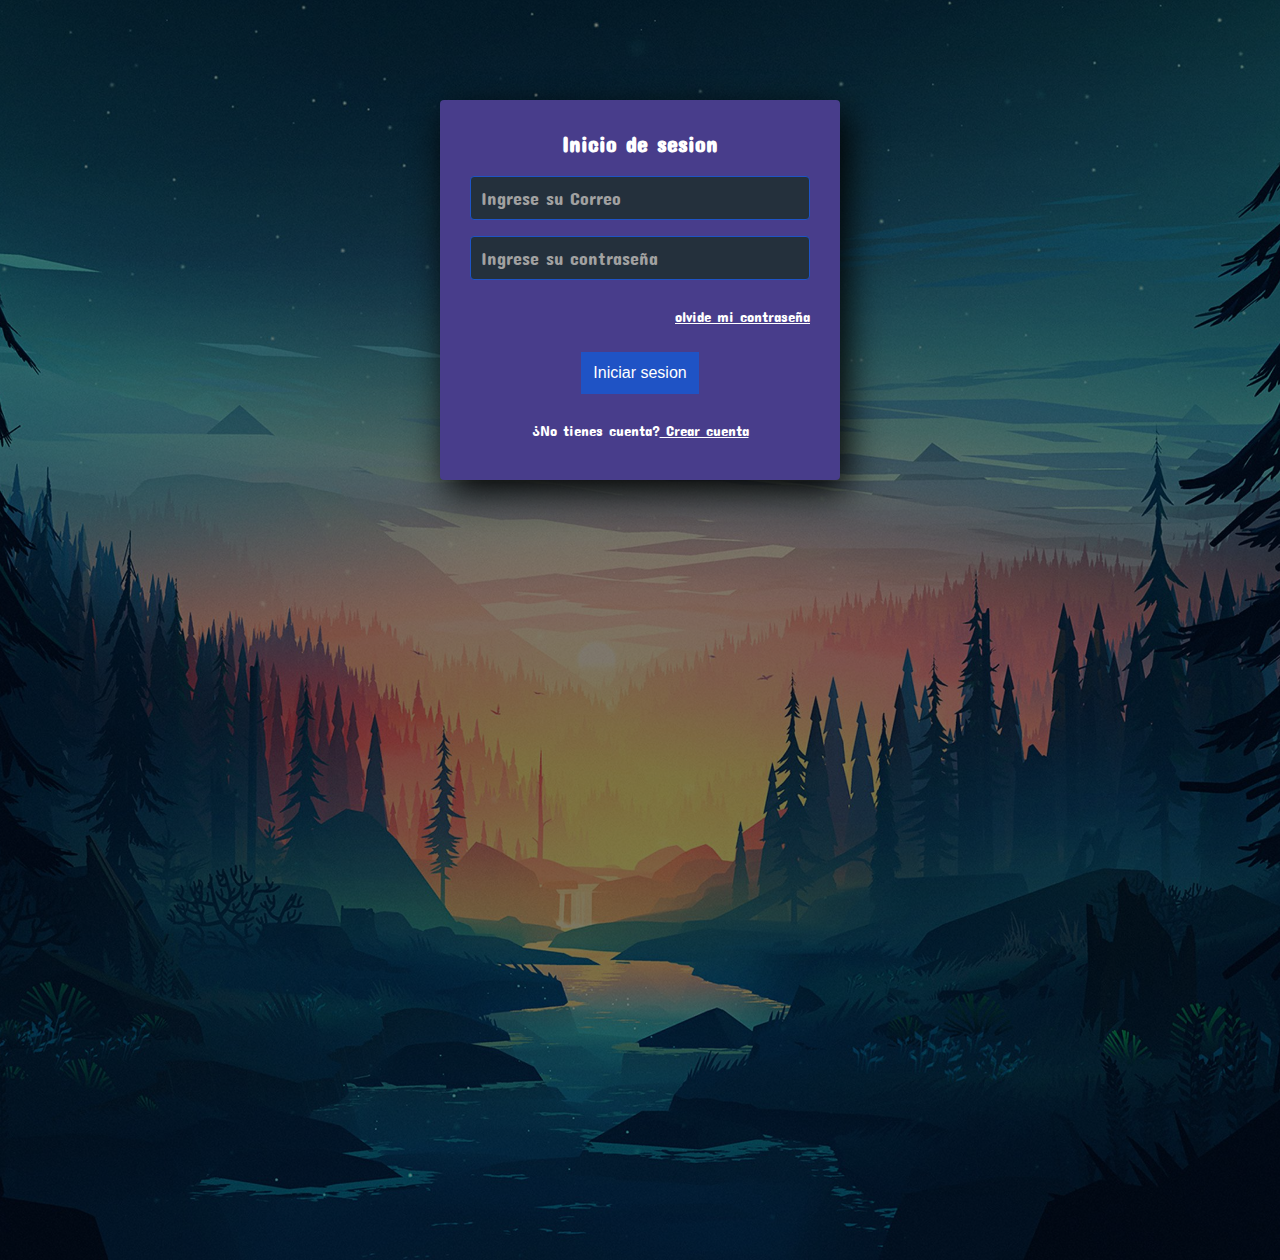
==== login.html @ 3bec08db "incorporacion del login a la pagina y breves cambios en registro" ====
<!DOCTYPE html>
<html lang="es">
<head>
    <meta charset="UTF-8">
    <meta http-equiv="X-UA-Compatible" content="IE=edge">
    <meta name="viewport" content="width=device-width, initial-scale=1.0">
    <link rel="icon" type="image/png" href="/assets/img/favicon.png" sizes="64x64">
    <title>Top Games | Venta de juegos digitales</title>

    <link rel="stylesheet" href="assets/css/main.css"/>
    <link rel="stylesheet" href="https://cdnjs.cloudflare.com/ajax/libs/font-awesome/5.15.3/css/all.min.css" 
        integrity="sha512-iBBXm8fW90+nuLcSKlbmrPcLa0OT92xO1BIsZ+ywDWZCvqsWgccV3gFoRBv0z+8dLJgyAHIhR35VZc2oM/gI1w==" 
        crossorigin="anonymous" />
</head>
<body>
    <div id="fondo"></div>
    <div class="contenedor-principal">
    <section class="login">
        <h4>Inicio de sesion</h4>
        <input class="contrologin" type="email" name="correo" id="correo" placeholder="Ingrese su Correo">
        <input class="contrologin" type="password" name="correo" id="correo" placeholder="Ingrese su contraseña">
        <p><a href= "#">olvide mi contraseña</a></p>
        <input class="botonreg" type="submit" value="Iniciar sesion">
        <p id="centro">¿No tienes cuenta?<a href="register.html"> Crear cuenta</a></p>
    </section>
</div>
</body>
</html>
---- assets/css/main.css ----
@import url('https://fonts.googleapis.com/css2?family=Concert+One&display=swap');
    *{
        margin: 0;
        padding: 0;
        box-sizing: border-box;
    }
    /*Cuerpo principal*/
    body{
        cursor:url('../img/cursor.png'), auto;
        font-family: 'Concert One', sans-serif;
    }
    #fondo{
        position: absolute;
        width: 100%;
        height: 140vh;
        background: url('../img/fondo.jpg');
        background-size: cover;
        background-position: center;
        background-repeat: no-repeat;
        z-index: 1;
    }
    #fondo:before {
        content:'';
        position: absolute;
        top: 0;
        bottom: 0;
        left: 0;
        right: 0;
        background-color: rgba(0,0,0,0.5);
    }
    .contenedor-principal{
        position: absolute;
        width: 100%;
        height: 100vh;
        z-index: 10;
    }
    .encabezado{
        width: 100%;
        height: 70px;
    }
    .container{
        width: 90%;
        max-width: 1200px;
        height: 100%;
        margin: 0 auto;
        display: flex;
        align-items: center;
        justify-content: space-between;
    }
    .logo{
        display: flex;
        align-items: center;
        justify-content: space-between;
        height: 40px;
    }

    .logo i {
        color: white;
        font-size: 24px;
    }

    i,a, button{
        cursor:url('../img/mano.png'), pointer;
    }

    .logo h1{
        color: #fff;
        font-weight: 400;
        font-size: 32px;
        margin-left: 20px;
        text-transform: uppercase;
        letter-spacing: 2px;
        margin-bottom: 4px;
    }
    .container .menu{
        float: right;
        line-height: 70px;
    }
    .container .menu a{
        display: inline-block;
        padding: 15px 10px;
        line-height: normal;
        text-decoration: none;
        color: #fff;
        transition: all 0.3s ease;
        border-bottom: 2px solid transparent;
        font-size: 20px;
    }
    .container .menu a:hover{
        border-bottom: 2px solid #c7c7c7;
        padding: 5px 10px;
    }
    /*Buscador*/
    .barra-busqueda{
        width: 500px;
        height: 32px;
        padding: 0 15px;
        border:none;
        border-radius: 50px;
        outline:none;
        background-color: rgba(255,255,255,.2);
        color:white;
    }
    ::-webkit-input-placeholder{
        color: #a1a1a1;
    }

    .btn-busqueda{
        position: relative;
        left: -40px;
        width: 40px;
        height: 40px;
        border: none;
        border-radius: 50%;
        outline:none;
    }

    /*Menu Lateral*/

    .cuerpo-menu{
        position: absolute;
        background: rgba(0,0,0,0.5);
        width: 100%;
        height: 100vh;
        top: 0;
        left: 0;
        opacity: 0;
        visibility: hidden;
        transition: all .5s ease;
    }
    .mostrar{
        opacity: 1;
        visibility: visible;
    }
    .contenido-menu{
        width: 100%;
        max-width: 250px;
        background: #1c1c1c;
        height: 120vh;
        position: relative;
        transition: all 500ms ease;
    }
    .titulo-menu{
        display: flex;
        justify-content: space-around;
        align-items: center;
        width: 100%;
        height: 60px;
        color: white;
        letter-spacing: 2px;
    }
    .titulo-menu h3{
        font-size: 24px;
    }
    .titulo-menu i{
        font-size: 16px;
    }
    .contenido-menu nav a{
        display: block;
        text-decoration: none;
        padding: 20px 20px 20px 50px;
        color: #c7c7c7;
        border-left: 5px solid transparent;
        transition: all 400ms ease;
    }
    .contenido-menu nav a:hover{
        border-left: 5px solid #c7c7c7;
        background: #1f1f1f;
    }
  
    /* Contenido principal */

    main.contenedor{
        width: 90%;
        max-width: 1200px;
        margin: 50px auto 0 auto;
    }
    .imagen-principal{
        background-image: url('/assets/img/game1.webp');
        background-size: cover;
        background-position: center bottom;
        width: 100%;
        height: 500px;
        display: flex;
        flex-direction: column;
        justify-content: flex-end;
        color:white;
        border-radius: 30px;
        padding: 50px;
        font-weight: 100;
        box-shadow: 0 5px 20px rgba(255, 255, 255, .2);
    }
    .imagen-principal h1{
        font-size: 56px;
    }
    .imagen-principal p{
        font-size: 24px;
    }
    .imagen-juego1{
        margin-top: 20px;
        background-image: url('/assets/img/game2.png');
        width: 48%;
        height: 300px;
        color: white;
        padding: 50px;
        border-radius: 30px;
        display: flex;
        flex-direction: column;
        justify-content: flex-end;

    }
    .imagen-juego1 h3{
        font-size: 40px;
    }
    .imagen-juego1 p{
        font-size: 16px;
        
    }
    .imagen-juego2{
        margin-top: -297px;
        margin-left: auto;
        background-image: url('/assets/img/game3.png');
        width: 48%;
        height: 300px;
        border-radius: 30px;
        color: white;
        padding: 50px;
        display: flex;
        flex-direction: column;
        justify-content: flex-end;
    }
    .imagen-juego2 h3{
        font-size: 35px;
    }
    .btn-precio{
        width: 100%;
        height: 100px;
        display: flex;
        justify-content: space-between;
        align-items: center;
        /* margin-top: 30px; */
    }
    .btn-precio button{
        width: 200px;
        height: 60px;
        border:none;
        border-radius: 50px;
        background-color: #fc2153;
        color: white;
        text-transform: uppercase;
        font-size: 20px;
        font-weight: 100;
        font-family: 'Concert One', sans-serif;
        box-shadow: 1px 1px 5px rgba(0, 0, 0, .5);
    }
    .btn-precio h3{
        font-size: 54px;
        font-weight: 100;
    }

    /*Estilo registro*/

    .registro{
        width: 400px;
        background-color: darkslateblue;
        padding: 30px;
        margin: auto;
        margin-top: 100px;
        border-radius: 4px;
        font-family: 'concert one', sans-serif;
        color:white;
        box-shadow: 7px 13px 37px #000;
    }
    .registro h4{
        font-size: 22px;
        margin-bottom: 20px;
    }
    .controreg {
        width: 100%;
        background:#24303c;
        padding: 10px;
        border-radius: 4px;
        margin-bottom: 16px;
        border: 1px solid #1f53c5;
        font-family: 'concert one', sans-serif;
        font-size: 18px;
        color:white;
    }
    .registro p{
        height: 40px;
        text-align: center;
        font-size: 15px;
        line-height: 40px;
    }
    .registro a{
        color: white;
    }
    .registro a:hover{
        color: #000;
        text-decoration: underline;
    }
    .registro .botonreg {
        display: block;
        width: 100;
        background: #1f53c5;
        border: none;
        padding: 12px;
        color: white;
        margin: 16px 0;
        font-size: 16px;
        margin-left: auto;
        margin-right: auto;
    }

    /*Estilo login*/

    .login{
        width: 400px;
        background-color: darkslateblue;
        padding: 30px;
        margin: auto;
        margin-top: 100px;
        border-radius: 4px;
        font-family: 'concert one', sans-serif;
        color:white;
        box-shadow: 7px 13px 37px #000;
    }
    .login h4{
        text-align: center;
        font-size: 22px;
        margin-bottom: 20px;
    }
    .contrologin {
        width: 100%;
        background:#24303c;
        padding: 10px;
        border-radius: 4px;
        margin-bottom: 16px;
        border: 1px solid #1f53c5;
        font-family: 'concert one', sans-serif;
        font-size: 18px;
        color:white;
    }
    .login p{
        height: 40px;
        text-align: right;
        font-size: 15px;
        line-height: 40px;
    }
    #centro{
        height: 40px;
        text-align: center;
        font-size: 15px;
        line-height: 40px;
    }
    .login a{
        color: white;
    }
    .login a:hover{
        color: #000;
        text-decoration: underline;
    }
    .login .botonreg {
        display: block;
        width: 100;
        background: #1f53c5;
        border: none;
        padding: 12px;
        color: white;
        margin: 16px 0;
        font-size: 16px;
        margin-left: auto;
        margin-right: auto;
    }
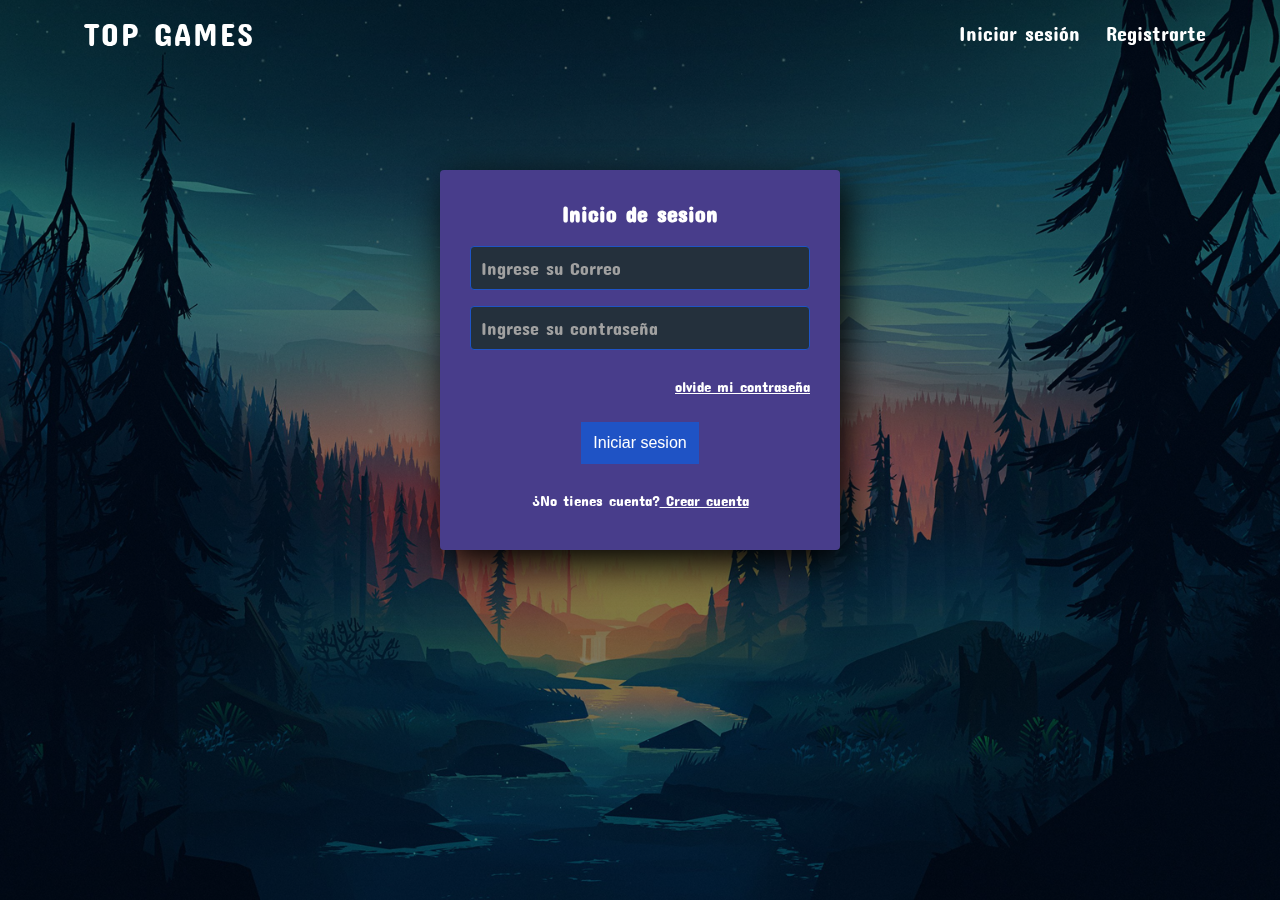
==== commit e9c7d62a: "se agregaron juegos a la pagina principal y se modifico el estilo del menu lateral" ====
--- a/login.html
+++ b/login.html
@@ -15,14 +15,29 @@
 <body>
     <div id="fondo"></div>
     <div class="contenedor-principal">
-    <section class="login">
-        <h4>Inicio de sesion</h4>
-        <input class="contrologin" type="email" name="correo" id="correo" placeholder="Ingrese su Correo">
-        <input class="contrologin" type="password" name="correo" id="correo" placeholder="Ingrese su contraseña">
-        <p><a href= "#">olvide mi contraseña</a></p>
-        <input class="botonreg" type="submit" value="Iniciar sesion">
-        <p id="centro">¿No tienes cuenta?<a href="register.html"> Crear cuenta</a></p>
-    </section>
-</div>
+        <header class= "encabezado">
+            <div class = "container">
+
+                <div class = "logo">
+                    <a href="index.html" class="texto-logo"><h1>Top Games</h1></a>
+                </div>
+
+                <nav class= "menu">
+                    <a href= "login.html"> Iniciar sesión </a>
+                    <a href= "register.html"> Registrarte </a>
+                </nav>
+            </div>
+        </header>
+
+        <section class="login">
+            <h4>Inicio de sesion</h4>
+            <input class="contrologin" type="email" name="correo" id="correo" placeholder="Ingrese su Correo">
+            <input class="contrologin" type="password" name="correo" id="correo" placeholder="Ingrese su contraseña">
+            <p><a href= "recover.html">olvide mi contraseña</a></p>
+            <input class="botonreg" type="submit" value="Iniciar sesion">
+            <p id="centro">¿No tienes cuenta?<a href="register.html"> Crear cuenta</a></p>
+            
+        </section>
+    </div>
 </body>
 </html>--- a/assets/css/main.css
+++ b/assets/css/main.css
@@ -10,9 +10,9 @@
         font-family: 'Concert One', sans-serif;
     }
     #fondo{
-        position: absolute;
-        width: 100%;
-        height: 140vh;
+        position: fixed;
+        width: 100%;
+        height: 100vh;
         background: url('../img/fondo.jpg');
         background-size: cover;
         background-position: center;
@@ -52,6 +52,9 @@
         align-items: center;
         justify-content: space-between;
         height: 40px;
+    }
+    .logo .texto-logo{
+        text-decoration: none;
     }
 
     .logo i {
@@ -135,7 +138,7 @@
     .contenido-menu{
         width: 100%;
         max-width: 250px;
-        background: #1c1c1c;
+        background: rgb(1, 60, 71);
         height: 120vh;
         position: relative;
         transition: all 500ms ease;
@@ -165,7 +168,7 @@
     }
     .contenido-menu nav a:hover{
         border-left: 5px solid #c7c7c7;
-        background: #1f1f1f;
+        background: rgba(255 , 255, 255,.1);
     }
   
     /* Contenido principal */
@@ -189,6 +192,7 @@
         padding: 50px;
         font-weight: 100;
         box-shadow: 0 5px 20px rgba(255, 255, 255, .2);
+        margin-bottom: 50px;
     }
     .imagen-principal h1{
         font-size: 56px;
@@ -196,18 +200,24 @@
     .imagen-principal p{
         font-size: 24px;
     }
+    .juegos-secundarios{
+        display: flex;
+        justify-content: space-between;
+        margin-bottom: 50px;
+    }
     .imagen-juego1{
-        margin-top: 20px;
+        display: flex;
+        flex-direction: column;
+        justify-content: flex-end;
         background-image: url('/assets/img/game2.png');
+        background-size:cover;
+        background-position: top center;
         width: 48%;
         height: 300px;
         color: white;
         padding: 50px;
         border-radius: 30px;
-        display: flex;
-        flex-direction: column;
-        justify-content: flex-end;
-
+        box-shadow: 0 5px 20px rgba(255, 255, 255, .2);
     }
     .imagen-juego1 h3{
         font-size: 40px;
@@ -217,17 +227,18 @@
         
     }
     .imagen-juego2{
-        margin-top: -297px;
-        margin-left: auto;
-        background-image: url('/assets/img/game3.png');
+        display: flex;
+        flex-direction: column;
+        justify-content: flex-end;
+        background-image: url('/assets/img/game3.jpg');
+        background-size:cover;
+        background-position: top center;
         width: 48%;
         height: 300px;
         border-radius: 30px;
         color: white;
         padding: 50px;
-        display: flex;
-        flex-direction: column;
-        justify-content: flex-end;
+        box-shadow: 0 5px 20px rgba(255, 255, 255, .2);
     }
     .imagen-juego2 h3{
         font-size: 35px;
@@ -256,6 +267,85 @@
     .btn-precio h3{
         font-size: 54px;
         font-weight: 100;
+    }
+
+    .titulo-juegos{
+        display: flex;
+        flex-direction: column;
+        color:white;
+    }
+    .titulo-juegos .titulo{
+        font-size: 32px;
+        margin: 10px 0;
+    }
+
+    .top-juegos{
+        margin-top: 30px;
+        display: flex;
+        flex-wrap: wrap;
+        justify-content: center;
+    }
+
+    .top-juegos .juego{
+        width: 210px;
+        margin: 0 10px 30px 10px;
+    }
+    .top-juegos .juego:hover{
+        cursor:url('../img/mano.png'), pointer;
+    }
+    
+    .top-juegos .juego .img-juego{
+        background-image: url('../img/juego1.jpg');
+        background-position: top center;
+        background-size: 100%;
+        transition: background-size .2s ease;
+        -moz-transition: background-size .2s ease;
+        -ms-transition: background-size .2s ease;
+        -o-transition: background-size .2s ease;
+        -webkit-transition: background-size .2s ease;
+        width: 100%;
+        height: 270px;
+        border-radius: 20px;
+        margin-bottom: 10px;
+        box-shadow: 0 5px 20px rgba(255, 255, 255, .2);
+        border: 1px solid rgba(255, 255, 255, .5);
+    }
+    .top-juegos .juego:nth-child(2) .img-juego{
+        background-image: url('../img/juego2.jpg');
+        background-position: top center;
+        background-size: 100%;
+    }
+    .top-juegos .juego:nth-child(3) .img-juego{
+        background-image: url('../img/juego3.jpeg');
+        background-position: top center;
+        background-size: 100%;
+    }
+    .top-juegos .juego:nth-child(4) .img-juego{
+        background-image: url('../img/juego4.jpg');
+        background-position: top center;
+        background-size: 100%;
+    }
+    .top-juegos .juego:nth-child(5) .img-juego{
+        background-image: url('../img/juego5.jpg');
+        background-position: top center;
+        background-size: 100%;
+    }
+    .top-juegos .juego:nth-child(6) .img-juego{
+        background-image: url('../img/juego6.jpg');
+        background-position: top center;
+        background-size: 100%;
+    }
+    .top-juegos .juego:nth-child(7) .img-juego{
+        background-image: url('../img/juego7.jpg');
+        background-position: top center;
+        background-size: 100%;
+    }
+    .top-juegos .juego:hover .img-juego{
+        background-size: 105%;
+    }
+    .top-juegos .juego .juego-titulo{
+        text-align:center;
+        font-size: 24px;
     }
 
     /*Estilo registro*/
@@ -371,4 +461,53 @@
         font-size: 16px;
         margin-left: auto;
         margin-right: auto;
-    }+    }
+
+    /*Estilo Recover*/
+    .recover{
+        width: 500px;
+        background-color: rgb(28, 19, 88);
+        padding: 30px;
+        margin: auto;
+        margin-top: 100px;
+        border-radius: 4px;
+        font-family: 'concert one', sans-serif;
+        color:white;
+        box-shadow: 7px 13px 37px #000;
+    }
+    .recover h4{
+        text-align: center;
+        font-size: 22px;
+        margin-bottom: 20px;
+    }    
+    .recover .botonreg {
+        display: block;
+        width: 100;
+        background: #c51f3b;
+        border: none;
+        padding: 12px;
+        color: white;
+        margin: 16px 0;
+        font-size: 16px;
+        font-family: 'concert one', sans-serif;
+        margin-left: auto;
+        margin-right: auto;
+    }
+    .recover p{
+        margin-bottom: 20px;
+    }
+    .recover button {
+
+        display: flexbox;
+        width: 100;
+        background: #c51f3b;
+        border: none;
+        padding: 12px;
+        color: white;
+        margin: 16px 0;
+        font-size: 16px;
+        font-family: 'concert one', sans-serif;
+        margin-left: auto;
+        margin-right: auto;
+    }
+    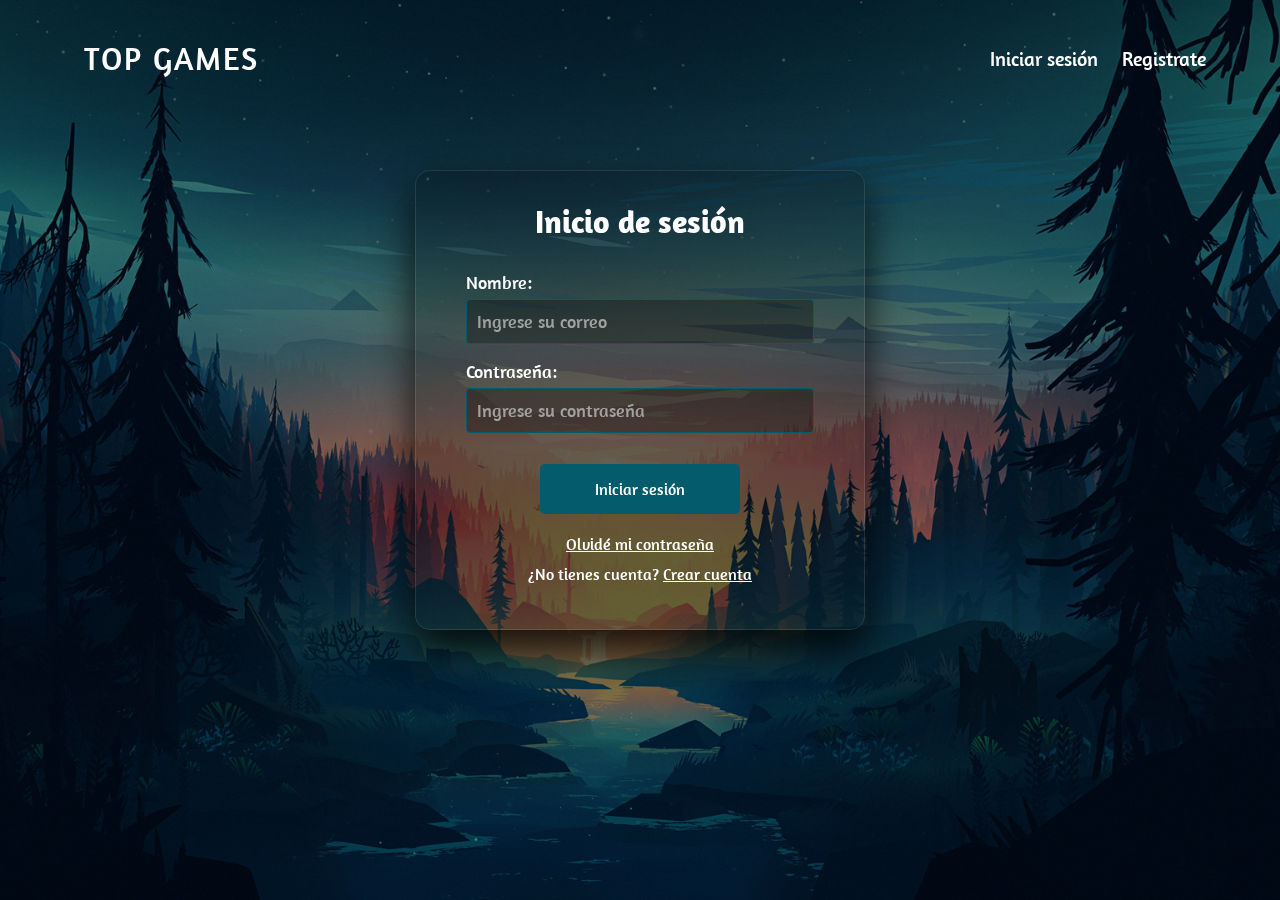
==== commit a6ba66ba: "se ajustaron estilos y pequeños cambios" ====
--- a/login.html
+++ b/login.html
@@ -24,18 +24,22 @@
 
                 <nav class= "menu">
                     <a href= "login.html"> Iniciar sesión </a>
-                    <a href= "register.html"> Registrarte </a>
+                    <a href= "register.html"> Registrate </a>
                 </nav>
             </div>
         </header>
 
         <section class="login">
-            <h4>Inicio de sesion</h4>
-            <input class="contrologin" type="email" name="correo" id="correo" placeholder="Ingrese su Correo">
-            <input class="contrologin" type="password" name="correo" id="correo" placeholder="Ingrese su contraseña">
-            <p><a href= "recover.html">olvide mi contraseña</a></p>
-            <input class="botonreg" type="submit" value="Iniciar sesion">
-            <p id="centro">¿No tienes cuenta?<a href="register.html"> Crear cuenta</a></p>
+            <h4>Inicio de sesión</h4>
+            <label for="correo">Nombre:</label>
+            <input class="contrologin" type="email" name="correo" id="correo" placeholder="Ingrese su correo">
+            <label for="password">Contraseña:</label>
+            <input class="contrologin" type="password" name="password" id="password" placeholder="Ingrese su contraseña">
+            
+            <input class="botonreg" type="submit" value="Iniciar sesión">
+
+            <p><a href= "recover.html">Olvidé mi contraseña</a></p>
+            <p id="centro">¿No tienes cuenta? <a href="register.html">Crear cuenta</a></p>
             
         </section>
     </div>
--- a/assets/css/main.css
+++ b/assets/css/main.css
@@ -1,4 +1,6 @@
-@import url('https://fonts.googleapis.com/css2?family=Concert+One&display=swap');
+@import url('https://fonts.googleapis.com/css2?family=Amaranth:wght@400;700&display=swap');
+
+
     *{
         margin: 0;
         padding: 0;
@@ -7,7 +9,7 @@
     /*Cuerpo principal*/
     body{
         cursor:url('../img/cursor.png'), auto;
-        font-family: 'Concert One', sans-serif;
+        font-family: 'Amaranth', sans-serif;
     }
     #fondo{
         position: fixed;
@@ -36,7 +38,7 @@
     }
     .encabezado{
         width: 100%;
-        height: 70px;
+        height: 120px;
     }
     .container{
         width: 90%;
@@ -176,7 +178,7 @@
     main.contenedor{
         width: 90%;
         max-width: 1200px;
-        margin: 50px auto 0 auto;
+        margin: 30px auto 0 auto;
     }
     .imagen-principal{
         background-image: url('/assets/img/game1.webp');
@@ -190,7 +192,7 @@
         color:white;
         border-radius: 30px;
         padding: 50px;
-        font-weight: 100;
+        font-weight: 400;
         box-shadow: 0 5px 20px rgba(255, 255, 255, .2);
         margin-bottom: 50px;
     }
@@ -224,7 +226,6 @@
     }
     .imagen-juego1 p{
         font-size: 16px;
-        
     }
     .imagen-juego2{
         display: flex;
@@ -260,13 +261,13 @@
         color: white;
         text-transform: uppercase;
         font-size: 20px;
-        font-weight: 100;
-        font-family: 'Concert One', sans-serif;
+        font-weight: 400;
+        font-family: 'Amaranth', sans-serif;
         box-shadow: 1px 1px 5px rgba(0, 0, 0, .5);
     }
     .btn-precio h3{
         font-size: 54px;
-        font-weight: 100;
+        font-weight: 400;
     }
 
     .titulo-juegos{
@@ -351,163 +352,209 @@
     /*Estilo registro*/
 
     .registro{
-        width: 400px;
-        background-color: darkslateblue;
-        padding: 30px;
-        margin: auto;
-        margin-top: 100px;
+        width: 450px;
+        background-color: rgba(0,0,0,.2);
+        border:1px solid rgba(255 , 255, 255,.1);
+        padding: 30px 50px;
+        margin: 0 auto;
+        margin-top: 50px;
+        border-radius: 15px;
+        font-family: 'Amaranth', sans-serif;
+        color:white;
+        box-shadow: 0px 20px 40px rgba(0, 0, 0, 0.8);
+    }
+    .registro h4{
+        text-align: center;
+        font-size: 32px;
+        margin-bottom: 30px;
+    }
+    .registro label, .login label{
+        font-size:18px;
+        display: block;
+        margin-bottom: 5px;
+    }
+    .controreg {
+        width: 100%;
+        background: rgba(0, 0, 0, .3);
+        padding: 10px;
         border-radius: 4px;
-        font-family: 'concert one', sans-serif;
-        color:white;
-        box-shadow: 7px 13px 37px #000;
-    }
-    .registro h4{
-        font-size: 22px;
-        margin-bottom: 20px;
-    }
-    .controreg {
-        width: 100%;
-        background:#24303c;
+        margin-bottom: 10px;
+        border: 1px solid rgb(3, 91, 107);
+        font-family: 'Amaranth', sans-serif;
+        font-size: 18px;
+        color:white;
+        outline: none;
+    }
+    .registro p{
+        height: 40px;
+        text-align: center;
+        font-size: 16px;
+        line-height: 40px;
+
+    }
+    .terminos{
+        margin-top: 5px;
+        text-align: center;
+        font-size: 16px;
+
+    }
+    .tyc{
+        margin-right: 5px;
+        outline: none;
+    }
+    .registro a{
+        font-size: 16px;
+        color: white;
+        transition: color .2s ease;
+    }
+    .registro a:hover{
+        color: rgb(43, 188, 214);
+        text-decoration: underline;
+    }
+
+    .registro .botonreg {
+        display: block;
+        margin: 15px auto;
+        width: 200px;
+        height: 50px;
+        background: rgb(3, 91, 107);
+        border: none;
+        border-radius: 5px;
+        padding: 12px;
+        color: white;
+        font-size: 16px;
+        outline: none;
+        font-family: 'Amaranth', sans-serif;
+        cursor:url('../img/mano.png'), pointer;
+        transition: background .2s ease;
+    }
+
+    .registro .botonreg:hover{
+        background: rgb(4, 106, 124);
+    }
+
+    /*Estilo login*/
+
+    .login{
+        width: 450px;
+        background-color: rgba(0,0,0,.2);
+        border:1px solid rgba(255 , 255, 255,.1);
+        padding: 30px 50px;
+        margin: 0 auto;
+        margin-top: 50px;
+        border-radius: 15px;
+        font-family: 'Amaranth', sans-serif;
+        color:white;
+        box-shadow: 0px 20px 40px rgba(0, 0, 0, 0.8);
+    }
+    .login h4{
+        text-align: center;
+        font-size: 32px;
+        margin-bottom: 30px;
+    }
+    .contrologin {
+        width: 100%;
+        background: rgba(0, 0, 0, .3);
         padding: 10px;
         border-radius: 4px;
         margin-bottom: 16px;
-        border: 1px solid #1f53c5;
-        font-family: 'concert one', sans-serif;
+        border: 1px solid rgb(3, 91, 107);
+        font-family: 'Amaranth', sans-serif;
         font-size: 18px;
         color:white;
-    }
-    .registro p{
+        outline: none;
+    }
+    .login p{
+        height: 30px;
+        text-align: center;
+        font-size: 16px;
+        line-height: 30px;
+    }
+    #centro{
+        width: 100%;
         height: 40px;
         text-align: center;
-        font-size: 15px;
-        line-height: 40px;
-    }
-    .registro a{
-        color: white;
-    }
-    .registro a:hover{
-        color: #000;
-        text-decoration: underline;
-    }
-    .registro .botonreg {
-        display: block;
-        width: 100;
-        background: #1f53c5;
-        border: none;
-        padding: 12px;
-        color: white;
-        margin: 16px 0;
-        font-size: 16px;
-        margin-left: auto;
-        margin-right: auto;
-    }
-
-    /*Estilo login*/
-
-    .login{
-        width: 400px;
-        background-color: darkslateblue;
-        padding: 30px;
-        margin: auto;
-        margin-top: 100px;
-        border-radius: 4px;
-        font-family: 'concert one', sans-serif;
-        color:white;
-        box-shadow: 7px 13px 37px #000;
-    }
-    .login h4{
-        text-align: center;
-        font-size: 22px;
-        margin-bottom: 20px;
-    }
-    .contrologin {
-        width: 100%;
-        background:#24303c;
-        padding: 10px;
-        border-radius: 4px;
-        margin-bottom: 16px;
-        border: 1px solid #1f53c5;
-        font-family: 'concert one', sans-serif;
-        font-size: 18px;
-        color:white;
-    }
-    .login p{
-        height: 40px;
-        text-align: right;
-        font-size: 15px;
-        line-height: 40px;
-    }
-    #centro{
-        height: 40px;
-        text-align: center;
-        font-size: 15px;
-        line-height: 40px;
+        font-size: 16px;
     }
     .login a{
-        color: white;
+        font-size: 16px;
+        color: white;
+        transition: color .2s ease;
     }
     .login a:hover{
-        color: #000;
+        color: rgb(43, 188, 214);
         text-decoration: underline;
     }
     .login .botonreg {
         display: block;
-        width: 100;
-        background: #1f53c5;
+        margin: 15px auto;
+        width: 200px;
+        height: 50px;
+        background: rgb(3, 91, 107);
         border: none;
+        border-radius: 5px;
         padding: 12px;
         color: white;
-        margin: 16px 0;
-        font-size: 16px;
-        margin-left: auto;
-        margin-right: auto;
+        font-size: 16px;
+        outline: none;
+        font-family: 'Amaranth', sans-serif;
+        cursor:url('../img/mano.png'), pointer;
+        transition: background .2s ease;
+    }
+
+    .login .botonreg:hover{
+        background: rgb(4, 106, 124);
     }
 
     /*Estilo Recover*/
     .recover{
-        width: 500px;
-        background-color: rgb(28, 19, 88);
-        padding: 30px;
-        margin: auto;
-        margin-top: 100px;
-        border-radius: 4px;
-        font-family: 'concert one', sans-serif;
-        color:white;
-        box-shadow: 7px 13px 37px #000;
+        width: 450px;
+        background-color: rgba(0,0,0,.2);
+        border:1px solid rgba(255 , 255, 255,.1);
+        padding: 30px 50px;
+        margin: 0 auto;
+        margin-top: 50px;
+        border-radius: 15px;
+        font-family: 'Amaranth', sans-serif;
+        color:white;
+        box-shadow: 0px 20px 40px rgba(0, 0, 0, 0.8);
     }
     .recover h4{
         text-align: center;
-        font-size: 22px;
-        margin-bottom: 20px;
+        font-size: 32px;
+        margin-bottom: 30px;
     }    
     .recover .botonreg {
         display: block;
-        width: 100;
-        background: #c51f3b;
+        margin: 15px auto;
+        width: 200px;
+        height: 50px;
+        background: rgb(3, 91, 107);
         border: none;
+        border-radius: 5px;
         padding: 12px;
         color: white;
-        margin: 16px 0;
-        font-size: 16px;
-        font-family: 'concert one', sans-serif;
-        margin-left: auto;
-        margin-right: auto;
+        font-size: 16px;
+        outline: none;
+        font-family: 'Amaranth', sans-serif;
+        cursor:url('../img/mano.png'), pointer;
+        transition: background .2s ease;
+    }
+    .recover .botonreg:hover{
+        background: rgb(4, 106, 124);
     }
     .recover p{
         margin-bottom: 20px;
-    }
-    .recover button {
-
-        display: flexbox;
-        width: 100;
-        background: #c51f3b;
-        border: none;
-        padding: 12px;
-        color: white;
-        margin: 16px 0;
-        font-size: 16px;
-        font-family: 'concert one', sans-serif;
-        margin-left: auto;
-        margin-right: auto;
-    }
+        text-align: justify;
+    }
+    .recover p a{
+        font-size: 16px;
+        color: white;
+        transition: color .2s ease;
+    }
+    .recover p a:hover{
+        color: rgb(43, 188, 214);
+        text-decoration: underline;
+    }
+
     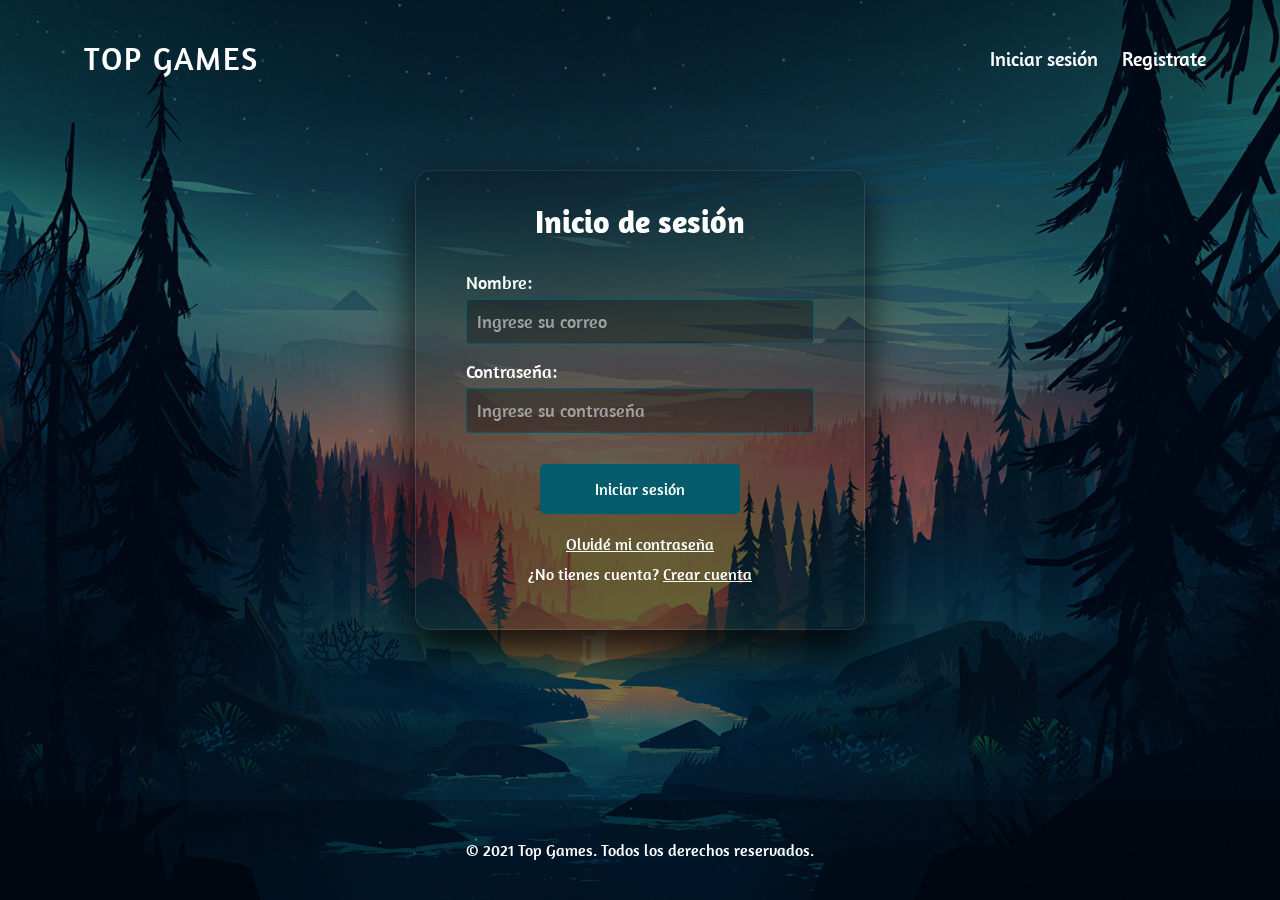
==== commit 3fc2fc29: "se agrego el footer y se adapto a distintos dispositivos" ====
--- a/login.html
+++ b/login.html
@@ -42,6 +42,11 @@
             <p id="centro">¿No tienes cuenta? <a href="register.html">Crear cuenta</a></p>
             
         </section>
+
+        <footer>
+            <p>© 2021 Top Games. Todos los derechos reservados.</p>
+        </footer>
+
     </div>
 </body>
 </html>--- a/assets/css/main.css
+++ b/assets/css/main.css
@@ -33,7 +33,7 @@
     .contenedor-principal{
         position: absolute;
         width: 100%;
-        height: 100vh;
+        min-height: 100vh;
         z-index: 10;
     }
     .encabezado{
@@ -178,7 +178,7 @@
     main.contenedor{
         width: 90%;
         max-width: 1200px;
-        margin: 30px auto 0 auto;
+        margin: 30px auto 150px auto;
     }
     .imagen-principal{
         background-image: url('/assets/img/game1.webp');
@@ -186,16 +186,22 @@
         background-position: center bottom;
         width: 100%;
         height: 500px;
-        display: flex;
-        flex-direction: column;
-        justify-content: flex-end;
         color:white;
         border-radius: 30px;
-        padding: 50px;
         font-weight: 400;
         box-shadow: 0 5px 20px rgba(255, 255, 255, .2);
         margin-bottom: 50px;
     }
+    .oscuro{
+        width: 100%;
+        height: 100%;
+        display: flex;
+        flex-direction: column;
+        justify-content: flex-end;
+        background-color: rgba(0, 0, 0, .3);
+        padding: 50px;
+        border-radius: 30px;
+    }
     .imagen-principal h1{
         font-size: 56px;
     }
@@ -208,18 +214,25 @@
         margin-bottom: 50px;
     }
     .imagen-juego1{
+        
+        background-image: url('/assets/img/game2.png');
+        background-size:cover;
+        background-position: top center;
+        width: 48%;
+        height: 300px;
+        color: white;
+        border-radius: 30px;
+        box-shadow: 0 5px 20px rgba(255, 255, 255, .2);
+    }
+    .oscuro1,.oscuro2{
+        width: 100%;
+        height: 100%;
         display: flex;
         flex-direction: column;
         justify-content: flex-end;
-        background-image: url('/assets/img/game2.png');
-        background-size:cover;
-        background-position: top center;
-        width: 48%;
-        height: 300px;
-        color: white;
         padding: 50px;
         border-radius: 30px;
-        box-shadow: 0 5px 20px rgba(255, 255, 255, .2);
+        background-color: rgba(0, 0, 0, .3);
     }
     .imagen-juego1 h3{
         font-size: 40px;
@@ -228,9 +241,6 @@
         font-size: 16px;
     }
     .imagen-juego2{
-        display: flex;
-        flex-direction: column;
-        justify-content: flex-end;
         background-image: url('/assets/img/game3.jpg');
         background-size:cover;
         background-position: top center;
@@ -238,7 +248,6 @@
         height: 300px;
         border-radius: 30px;
         color: white;
-        padding: 50px;
         box-shadow: 0 5px 20px rgba(255, 255, 255, .2);
     }
     .imagen-juego2 h3{
@@ -556,5 +565,83 @@
         color: rgb(43, 188, 214);
         text-decoration: underline;
     }
-
+    .registro, .login, .recover{
+        margin-bottom: 150px;
+    }
+
+    footer {
+        position: absolute;
+        bottom: 0;
+        margin-top: 100px;
+        width: 100%;
+        height: 100px;
+        display: flex;
+        justify-content: center;
+        align-items: center;
+        background-color: rgba(0, 0, 0, .2);
+        color:white;
+        text-align: center;
+    }
+    @media (max-width:1180px){
+        .barra-busqueda{
+            width: 300px;
+        }
+    }
+    @media (max-width:900px){
+        .barra-busqueda{
+            width: 200px;
+        }
+        .juegos-secundarios{
+            flex-direction: column;
+        }
+        .imagen-juego1, .imagen-juego2 {
+            width: 100%;
+            margin-bottom: 30px;
+        }
+    }
+    @media (max-width:785px){
+        .busqueda{
+            display: none;
+        }
+    }
+    @media (max-width:700px){
+        .oscuro{
+            padding: 20px 30px;
+        }
+        .imagen-principal p {
+            display: none;
+        }
+        .oscuro1 , .oscuro2 {
+            padding: 20px 30px;
+        }
+        .imagen-juego1 p, .imagen-juego2 p{
+            display: none;
+        }
+    }
+
+    @media (max-width:520px){
+        .logo{
+            margin-top: 20px;
+        }
+        .container{
+            flex-direction: column;
+        }
+        
+        .btn-precio{
+            display: none;
+        }
+        .registro, .login, .recover{
+            width: 90%;
+            padding: 20px;
+        }
+    }
+
+    @media (max-width:400px){
+        .imagen-principal h1{
+            font-size: 42px;
+        }
+        .imagen-juego1 h3, .imagen-juego2 h3{
+            font-size: 24px;
+        }
+    }
     